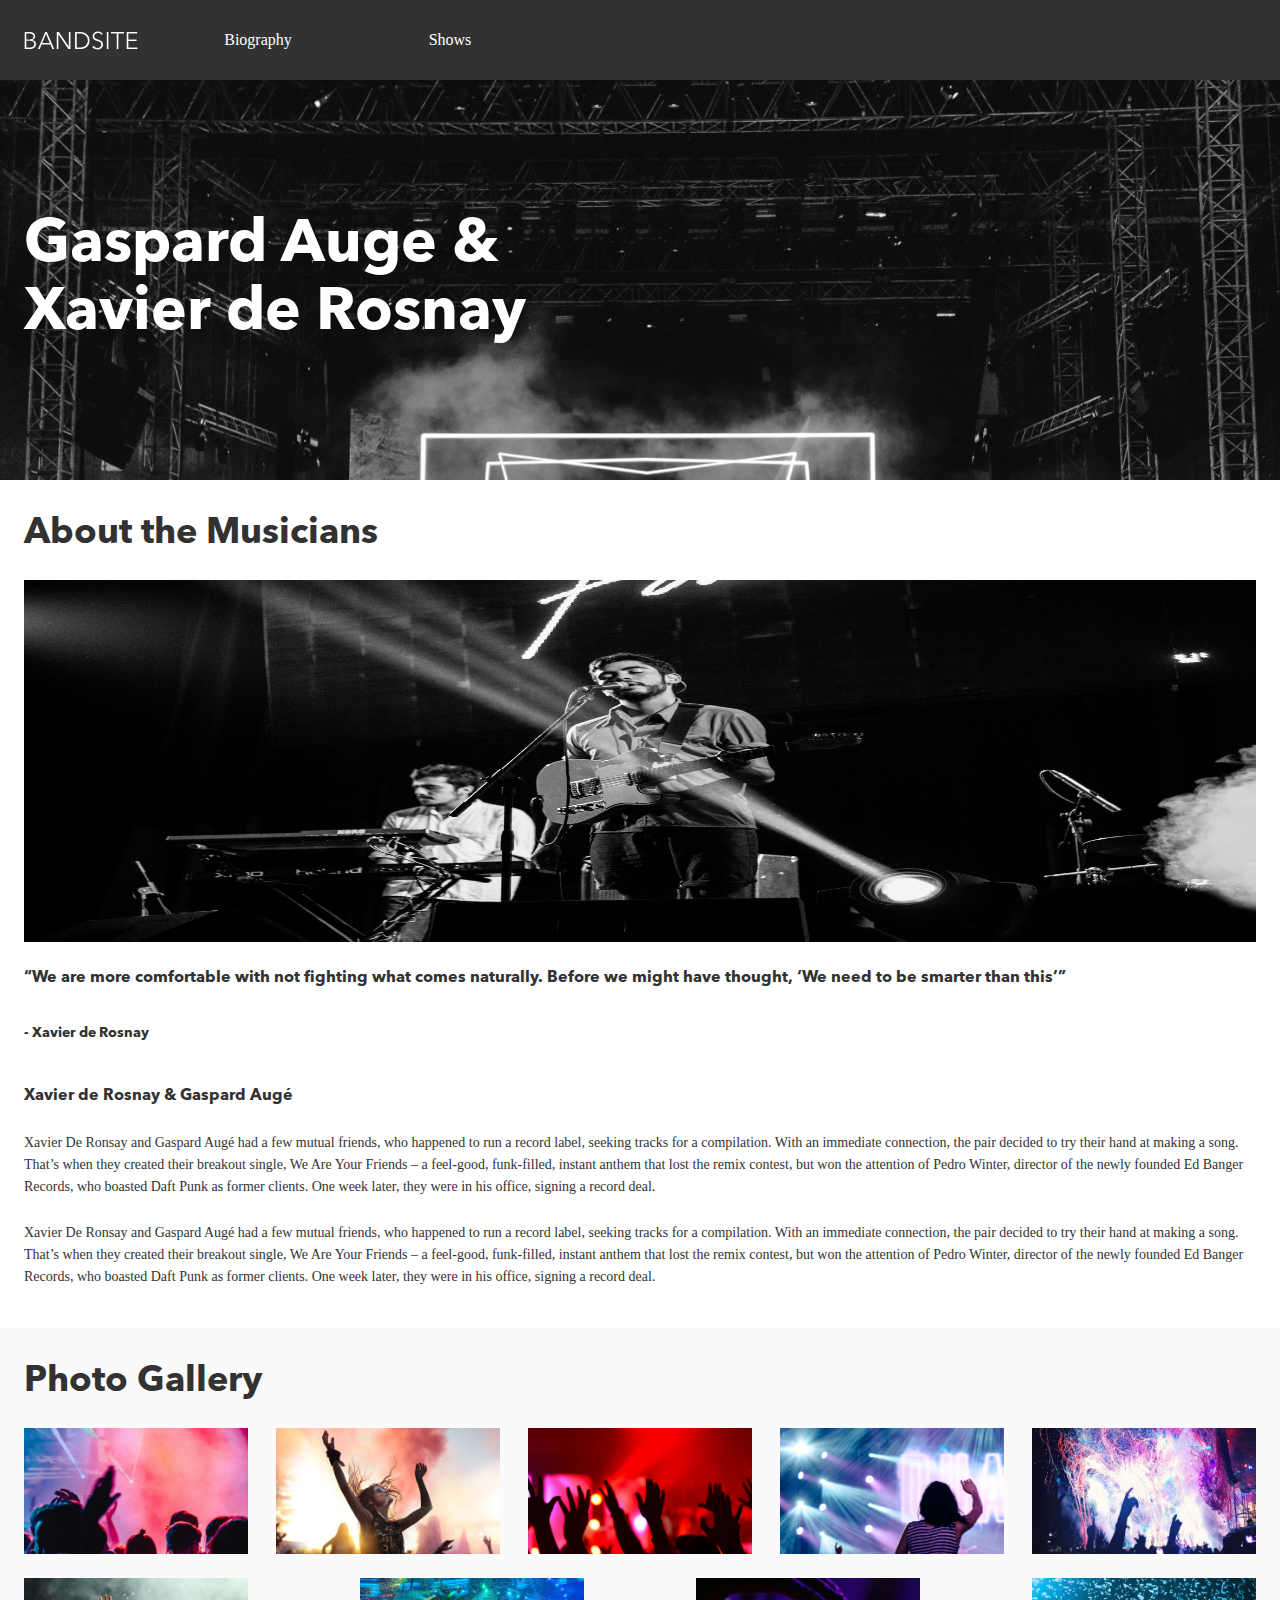
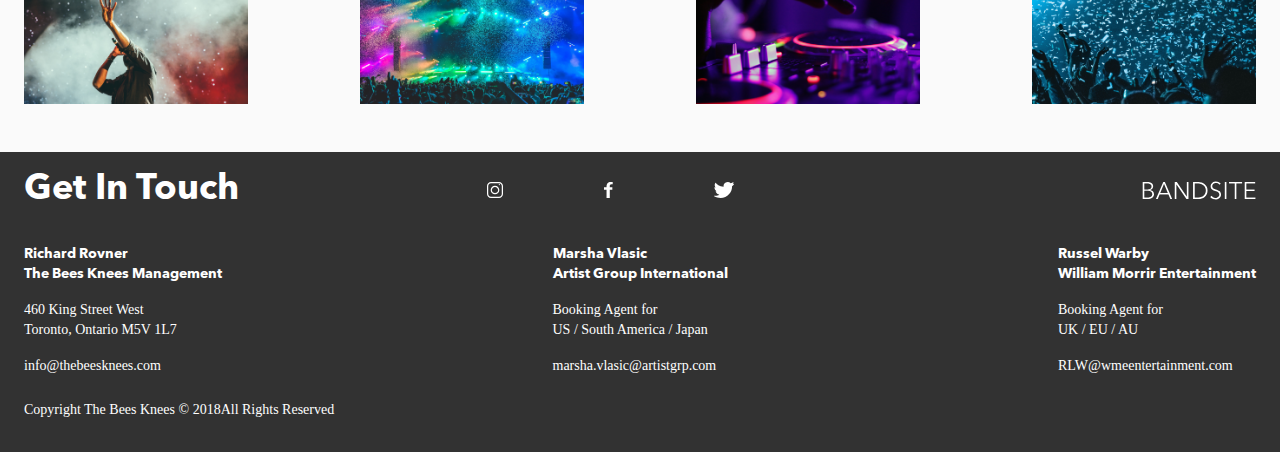
==== sprint2/index.html @ 42f31b8b "added sprint2" ====
<html lang="en">

<head>
  <meta charset="UTF-8" />
  <meta name="viewport" content="width=device-width, initial-scale=1.0" />
  <meta http-equiv="X-UA-Compatible" content="ie=edge" />
  <title>Bandsite</title>
  <link href="./css/styles.css" rel="stylesheet" />
</head>

<body>
  <header class="header">

    <section class="header__name">
      <a href="index.html"><img src="image/logo-bandsite-edit.svg"> </a>
    </section>

    <section class="header__nav">

      <div class="header__nav--link"><a href="#">Biography</a></div>
      <div class="header__nav--link"><a href="#">Shows</a></div>

    </section>
  </header>

  <section class="homepage">
    <div class="homepage__hero">
      <h2>Gaspard Auge &</h2>
      <h2>Xavier de Rosnay</h2>
    </div>

    <div class="homepage__musicians">
      <h1 class="homepage__musicians__header">About the Musicians</h1>
      <img class="homepage__musicians__image" src="image/musicians.jpg" alt="mussicians">
      <div class="homepage__musicians__description">
        <div class="homepage__musicians__description--top">“We are more comfortable with not
          fighting what comes naturally. Before
          we might have thought, ‘We need to
          be smarter than this’”</div>
        <div class="homepage__musicians__description--bottom">- Xavier de Rosnay</div>
      </div>

      <div class="homepage__musicians__text">
        <div class="homepage__musicians__text--title">Xavier de Rosnay & Gaspard Augé</div>
        <div class="text-container">
          <div class="homepage__musicians__text--top">Xavier De Ronsay and Gaspard Augé had a few
            mutual friends, who happened to run a record label,
            seeking tracks for a compilation. With an immediate
            connection, the pair decided to try their hand at
            making a song. That’s when they created their
            breakout single, We Are Your Friends – a feel-good,
            funk-filled, instant anthem that lost the remix
            contest, but won the attention of Pedro Winter,
            director of the newly founded Ed Banger Records,
            who boasted Daft Punk as former clients. One week
            later, they were in his office, signing a record deal.
          </div>
          <div class="homepage__musicians__text--bottom">Xavier De Ronsay and Gaspard Augé had a few
            mutual friends, who happened to run a record label,
            seeking tracks for a compilation. With an immediate
            connection, the pair decided to try their hand at
            making a song. That’s when they created their
            breakout single, We Are Your Friends – a feel-good,
            funk-filled, instant anthem that lost the remix
            contest, but won the attention of Pedro Winter,
            director of the newly founded Ed Banger Records,
            who boasted Daft Punk as former clients. One week
            later, they were in his office, signing a record deal.
          </div>
        </div>
      </div>
    </div>



    <div class="homepage__photo-gallery">
      <h1>Photo Gallery</h1>
      <div class="homepage__photo-gallery--images">
        <div><img src="image/Photo-gallery-1.jpg" alt="photo-gallery"></div>
        <div><img src="image/Photo-gallery-2.jpg" alt="photo-gallery"></div>
        <div><img src="image/Photo-gallery-3.jpg" alt="photo-gallery"></div>
        <div><img src="image/Photo-gallery-4.jpg" alt="photo-gallery"></div>
        <div><img src="image/Photo-gallery-5.jpg" alt="photo-gallery"></div>
        <div><img src="image/Photo-gallery-6.jpg" alt="photo-gallery"></div>
        <div><img src="image/Photo-gallery-7.jpg" alt="photo-gallery"></div>
        <div><img src="image/Photo-gallery-8.jpg" alt="photo-gallery"></div>
        <div><img src="image/Photo-gallery-9.jpg" alt="photo-gallery"></div>
      </div>
    </div>


  </section>

  <footer class="footer">
    <section class="footer__title">
      <h1>Get In Touch</h1>
      <div class="footer__icons">
        <img src="image/Icons/SVG/Icon-instagram.svg" alt="icon">
        <img src="image/Icons/SVG/Icon-facebook.svg" alt="icon">
        <img src="image/Icons/SVG/Icon-twitter.svg" alt="icon">
      </div>

      <div class="footer__title--logo hide">
        <img src="image/logo-bandsite-edit.svg">
      </div>

    </section>

    <section class="footer__contact">
      <div class="footer__contact--one footer__contact--padding">
        <h4>Richard Rovner</h4>
        <h4>The Bees Knees Management</h4>
        <div class="footer__contact--address">
          <div>460 King Street West</div>
          <div>Toronto, Ontario M5V 1L7</div>
        </div>
        <div>info@thebeesknees.com</div>
      </div>

      <div class="footer__contact--two footer__contact--padding">
        <h4>Marsha Vlasic</h4>
        <h4>Artist Group International</h4>
        <div class="footer__contact--address">
          <div>Booking Agent for</div>
          <div>US / South America / Japan</div>
        </div>
        <div>marsha.vlasic@artistgrp.com</div>
      </div>

      <div class="footer__contact--three footer__contact--padding">
        <h4>Russel Warby</h4>
        <h4>William Morrir Entertainment</h4>
        <div class="footer__contact--address">
          <div>Booking Agent for</div>
          <div>UK / EU / AU</div>
        </div>
        <div>RLW@wmeentertainment.com</div>
      </div>

    </section>

    <section class="footer__copyright">
      <div>Copyright The Bees Knees © 2018</div>
      <div>All Rights Reserved</div>
    </section>

  </footer>
</body>
</html>
---- sprint2/css/styles.css ----
@font-face {
  font-family: 'Avenir';
  src: url("../fonts/AvenirNextProLt/Linotype - AvenirNextLTPro-Regular.otf") format("opentype");
}

@font-face {
  font-family: 'Avenir-heavy';
  src: url("../fonts/AvenirNextProLT/Linotype - AvenirNextLTPro-Heavy.otf") format("opentype");
}

@font-face {
  font-family: 'Avenir-bold';
  src: url("../fonts/AvenirNextProLT/Linotype - AvenirNextLTPro-Bold.otf") format("opentype");
}

* {
  font-family: 'Avenir';
}

body {
  margin: 0px;
}

.header {
  background-color: #323232;
  height: 80px;
  -webkit-box-sizing: border-box;
          box-sizing: border-box;
  display: -webkit-box;
  display: -ms-flexbox;
  display: flex;
  -webkit-box-orient: vertical;
  -webkit-box-direction: normal;
      -ms-flex-direction: column;
          flex-direction: column;
  -webkit-box-align: center;
      -ms-flex-align: center;
          align-items: center;
  -webkit-box-pack: justify;
      -ms-flex-pack: justify;
          justify-content: space-between;
}

@media (min-width: 768px) and (max-width: 1439px) {
  .header {
    -webkit-box-orient: horizontal;
    -webkit-box-direction: normal;
        -ms-flex-direction: row;
            flex-direction: row;
    -webkit-box-pack: start;
        -ms-flex-pack: start;
            justify-content: flex-start;
    -webkit-box-align: center;
        -ms-flex-align: center;
            align-items: center;
  }
}

@media (min-width: 1440px) {
  .header {
    -webkit-box-orient: horizontal;
    -webkit-box-direction: normal;
        -ms-flex-direction: row;
            flex-direction: row;
    -webkit-box-pack: start;
        -ms-flex-pack: start;
            justify-content: flex-start;
    -webkit-box-align: center;
        -ms-flex-align: center;
            align-items: center;
  }
}

.header__name {
  margin-top: 1rem;
  margin-bottom: 1rem;
}

@media (min-width: 768px) and (max-width: 1439px) {
  .header__name {
    margin-left: 1.5rem;
    margin-right: 1.5rem;
  }
}

@media (min-width: 1440px) {
  .header__name {
    margin-left: 11.25rem;
  }
}

.header__name a {
  text-decoration: none;
  color: #fff;
  text-transform: uppercase;
}

.header__nav {
  width: 100%;
  display: -webkit-box;
  display: -ms-flexbox;
  display: flex;
}

@media (min-width: 768px) and (max-width: 1439px) {
  .header__nav {
    width: 30%;
  }
}

.header__nav--link {
  width: 50%;
  display: -webkit-box;
  display: -ms-flexbox;
  display: flex;
  -webkit-box-pack: center;
      -ms-flex-pack: center;
          justify-content: center;
}

.header__nav--link:hover {
  border-bottom: 4px solid #fff;
}

@media (min-width: 768px) and (max-width: 1439px) {
  .header__nav--link {
    height: 80px;
    display: -webkit-box;
    display: -ms-flexbox;
    display: flex;
    -webkit-box-orient: vertical;
    -webkit-box-direction: normal;
        -ms-flex-direction: column;
            flex-direction: column;
    -webkit-box-align: center;
        -ms-flex-align: center;
            align-items: center;
  }
}

@media (min-width: 1440px) {
  .header__nav--link {
    width: 5rem;
    height: 80px;
    margin-left: 3.5rem;
    display: -webkit-box;
    display: -ms-flexbox;
    display: flex;
    -webkit-box-orient: vertical;
    -webkit-box-direction: normal;
        -ms-flex-direction: column;
            flex-direction: column;
    -webkit-box-align: center;
        -ms-flex-align: center;
            align-items: center;
  }
}

.header__nav--link a {
  color: #fff;
  text-decoration: none;
}

@media (min-width: 768px) and (max-width: 1439px) {
  .header__nav--link a {
    max-height: 20px;
  }
}

@media (min-width: 1440px) {
  .header__nav--link a {
    max-height: 20px;
  }
}

.homepage {
  color: #323232;
}

.homepage__hero {
  background-image: url(../image/hero.jpg);
  width: 100%;
  height: 183px;
  background-size: cover;
  display: -webkit-box;
  display: -ms-flexbox;
  display: flex;
  -webkit-box-orient: vertical;
  -webkit-box-direction: normal;
      -ms-flex-direction: column;
          flex-direction: column;
  -webkit-box-pack: center;
      -ms-flex-pack: center;
          justify-content: center;
}

@media (min-width: 768px) and (max-width: 1439px) {
  .homepage__hero {
    height: 400px;
  }
}

@media (min-width: 1440px) {
  .homepage__hero {
    height: 670px;
  }
}

.homepage__hero h2 {
  color: #fff;
  font-family: "Avenir-bold";
  margin: 0;
  padding: 0 1rem;
  font-size: 24px;
  font-weight: normal;
  line-height: 32px;
}

@media (min-width: 768px) and (max-width: 1439px) {
  .homepage__hero h2 {
    padding: 0 1.5rem;
    font-size: 60px;
    font-weight: normal;
    line-height: 68px;
  }
}

@media (min-width: 1440px) {
  .homepage__hero h2 {
    padding: 0 11.25rem;
    font-size: 60px;
    font-weight: normal;
    line-height: 68px;
  }
}

.homepage__musicians {
  -webkit-box-sizing: border-box;
          box-sizing: border-box;
  padding: 2rem 1rem 2.5rem 1rem;
}

@media (min-width: 768px) and (max-width: 1439px) {
  .homepage__musicians {
    padding: 2rem 1.5rem 2.5rem 1.5rem;
  }
}

@media (min-width: 1440px) {
  .homepage__musicians {
    padding: 3rem 11.25rem 3rem 11.25rem;
  }
}

.homepage__musicians__header {
  margin: 0;
  font-family: "Avenir-bold";
}

@media (min-width: 768px) and (max-width: 1439px) {
  .homepage__musicians__header {
    font-size: 36px;
    font-weight: normal;
    line-height: 44px;
  }
}

@media (min-width: 1440px) {
  .homepage__musicians__header {
    font-size: 36px;
    font-weight: normal;
    line-height: 44px;
  }
}

.homepage__musicians__image {
  width: 100%;
  margin: 1.5rem 0;
}

@media (min-width: 768px) and (max-width: 1439px) {
  .homepage__musicians__image {
    height: 362px;
  }
}

@media (min-width: 1440px) {
  .homepage__musicians__image {
    height: 450px;
    width: 83%;
    margin: 3rem 5.75rem;
  }
}

.homepage__musicians__description--top {
  font-family: "Avenir-bold";
  color: #323232;
  font-size: 14px;
  font-weight: normal;
  line-height: 22px;
}

@media (min-width: 768px) and (max-width: 1439px) {
  .homepage__musicians__description--top {
    font-size: 16px;
    font-weight: normal;
    line-height: 24px;
    text-align: left;
  }
}

@media (min-width: 1440px) {
  .homepage__musicians__description--top {
    font-size: 16px;
    font-weight: normal;
    line-height: 24px;
    text-align: left;
    width: 83%;
    margin: 0rem 5.75rem;
  }
}

.homepage__musicians__description--bottom {
  font-family: "Avenir-bold";
  color: #323232;
  padding-top: 2rem;
  padding-bottom: 2.5rem;
  font-size: 13px;
  font-weight: normal;
  line-height: 18px;
}

@media (min-width: 768px) and (max-width: 1439px) {
  .homepage__musicians__description--bottom {
    font-size: 14px;
    font-weight: normal;
    line-height: 22px;
    text-align: left;
  }
}

@media (min-width: 1440px) {
  .homepage__musicians__description--bottom {
    font-size: 14px;
    font-weight: normal;
    line-height: 22px;
    width: 83%;
    margin: 0rem 5.75rem;
    padding-top: 2.5rem;
    padding-bottom: 3.5rem;
  }
}

.homepage__musicians__text--title {
  font-family: "Avenir-bold";
}

@media (min-width: 768px) and (max-width: 1439px) {
  .homepage__musicians__text--title {
    font-size: 16px;
    font-weight: normal;
    line-height: 24px;
  }
}

@media (min-width: 1440px) {
  .homepage__musicians__text--title {
    font-size: 16px;
    font-weight: normal;
    line-height: 24px;
  }
}

@media (min-width: 1440px) {
  .homepage__musicians__text {
    width: 83%;
    margin: 0rem 5.75rem;
  }
  .homepage__musicians__text .text-container {
    width: 100%;
    display: -webkit-box;
    display: -ms-flexbox;
    display: flex;
  }
}

.homepage__musicians__text--top {
  padding-top: 1.5rem;
  padding-bottom: 1.5rem;
  font-size: 13px;
  font-weight: normal;
  line-height: 18px;
}

@media (min-width: 768px) and (max-width: 1439px) {
  .homepage__musicians__text--top {
    font-size: 14px;
    font-weight: normal;
    line-height: 22px;
  }
}

@media (min-width: 1440px) {
  .homepage__musicians__text--top {
    font-size: 14px;
    font-weight: normal;
    line-height: 22px;
    padding-top: 2rem;
    padding-bottom: 0;
    margin-right: 2.5rem;
  }
}

.homepage__musicians__text--bottom {
  font-size: 13px;
  font-weight: normal;
  line-height: 18px;
}

@media (min-width: 768px) and (max-width: 1439px) {
  .homepage__musicians__text--bottom {
    font-size: 14px;
    font-weight: normal;
    line-height: 22px;
  }
}

@media (min-width: 1440px) {
  .homepage__musicians__text--bottom {
    font-size: 14px;
    font-weight: normal;
    line-height: 22px;
    padding-top: 2rem;
  }
}

.homepage__photo-gallery {
  -webkit-box-sizing: border-box;
          box-sizing: border-box;
  padding: 2rem 1rem 1.5rem 1rem;
  background-color: #FAFAFA;
}

@media (min-width: 768px) and (max-width: 1439px) {
  .homepage__photo-gallery {
    padding: 2rem 1.5rem 1.5rem 1.5rem;
  }
}

@media (min-width: 1440px) {
  .homepage__photo-gallery {
    padding: 3rem 11.25rem 1rem 11.25rem;
  }
}

.homepage__photo-gallery h1 {
  font-family: "Avenir-bold";
  margin: 0px;
  padding-bottom: 1.5rem;
}

@media (min-width: 768px) and (max-width: 1439px) {
  .homepage__photo-gallery h1 {
    font-size: 36px;
    font-weight: normal;
    line-height: 44px;
  }
}

@media (min-width: 1440px) {
  .homepage__photo-gallery h1 {
    font-size: 36px;
    font-weight: normal;
    line-height: 44px;
    padding-bottom: 4rem;
  }
}

.homepage__photo-gallery img {
  width: 100%;
  padding-bottom: 1rem;
}

@media (min-width: 768px) and (max-width: 1439px) {
  .homepage__photo-gallery img {
    width: 224px;
    height: 126px;
    padding-bottom: 1.5rem;
  }
}

@media (min-width: 1440px) {
  .homepage__photo-gallery img {
    width: 344px;
    height: 193px;
    padding-bottom: 1.5rem;
  }
}

@media (min-width: 768px) and (max-width: 1439px) {
  .homepage__photo-gallery--images {
    display: -webkit-box;
    display: -ms-flexbox;
    display: flex;
    -ms-flex-wrap: wrap;
        flex-wrap: wrap;
    -webkit-box-pack: justify;
        -ms-flex-pack: justify;
            justify-content: space-between;
  }
}

@media (min-width: 1440px) {
  .homepage__photo-gallery--images {
    display: -webkit-box;
    display: -ms-flexbox;
    display: flex;
    -ms-flex-wrap: wrap;
        flex-wrap: wrap;
    -webkit-box-pack: justify;
        -ms-flex-pack: justify;
            justify-content: space-between;
  }
}

.footer {
  -webkit-box-sizing: border-box;
          box-sizing: border-box;
  padding: 1rem 1rem 2rem 1rem;
  background-color: #323232;
  color: #fff;
  display: -webkit-box;
  display: -ms-flexbox;
  display: flex;
  -webkit-box-orient: vertical;
  -webkit-box-direction: normal;
      -ms-flex-direction: column;
          flex-direction: column;
}

@media (min-width: 768px) and (max-width: 1439px) {
  .footer {
    padding: 1rem 1.5rem 2rem 1.5rem;
  }
}

@media (min-width: 1440px) {
  .footer {
    padding: 3rem 11.25rem 3rem 11.25rem;
  }
}

.footer h1 {
  font-family: "Avenir-bold";
  font-size: 24px;
  font-weight: normal;
  line-height: 32px;
}

@media (min-width: 768px) and (max-width: 1439px) {
  .footer h1 {
    font-size: 36px;
    font-weight: normal;
    line-height: 44px;
    margin: 0;
  }
}

@media (min-width: 1440px) {
  .footer h1 {
    font-size: 36px;
    font-weight: normal;
    line-height: 44px;
    margin: 0;
  }
}

.footer__title--logo {
  display: none;
}

@media (min-width: 768px) and (max-width: 1439px) {
  .footer__title {
    display: -webkit-box;
    display: -ms-flexbox;
    display: flex;
    -webkit-box-align: center;
        -ms-flex-align: center;
            align-items: center;
    -webkit-box-pack: justify;
        -ms-flex-pack: justify;
            justify-content: space-between;
  }
  .footer__title--logo {
    display: block;
  }
}

@media (min-width: 1440px) {
  .footer__title {
    display: -webkit-box;
    display: -ms-flexbox;
    display: flex;
    -webkit-box-align: center;
        -ms-flex-align: center;
            align-items: center;
    -webkit-box-pack: justify;
        -ms-flex-pack: justify;
            justify-content: space-between;
  }
  .footer__title--logo {
    display: block;
    width: 120px;
    height: 24px;
  }
}

.footer__icons {
  width: 40%;
  display: -webkit-box;
  display: -ms-flexbox;
  display: flex;
  -webkit-box-pack: justify;
      -ms-flex-pack: justify;
          justify-content: space-between;
  height: 1rem;
}

@media (min-width: 768px) and (max-width: 1439px) {
  .footer__icons {
    width: 20%;
    margin-right: 10rem;
  }
}

@media (min-width: 1440px) {
  .footer__icons {
    width: 11%;
    height: 2rem;
    margin-right: 30rem;
  }
}

.footer__contact {
  font-size: 13px;
  font-weight: normal;
  line-height: 18px;
  margin-top: 2rem;
}

@media (min-width: 768px) and (max-width: 1439px) {
  .footer__contact {
    font-size: 14px;
    font-weight: normal;
    line-height: 20px;
    display: -webkit-box;
    display: -ms-flexbox;
    display: flex;
    -webkit-box-orient: horizontal;
    -webkit-box-direction: normal;
        -ms-flex-direction: row;
            flex-direction: row;
    -webkit-box-pack: justify;
        -ms-flex-pack: justify;
            justify-content: space-between;
  }
}

@media (min-width: 1440px) {
  .footer__contact {
    font-size: 14px;
    font-weight: normal;
    line-height: 20px;
    margin-top: 3.5rem;
    margin-bottom: 1rem;
    display: -webkit-box;
    display: -ms-flexbox;
    display: flex;
    -webkit-box-orient: horizontal;
    -webkit-box-direction: normal;
        -ms-flex-direction: row;
            flex-direction: row;
    width: 70%;
    -webkit-box-pack: justify;
        -ms-flex-pack: justify;
            justify-content: space-between;
  }
}

.footer__contact h4 {
  margin: 0;
  font-family: "Avenir-bold";
}

.footer__contact--address {
  padding: 1rem 0;
}

.footer__contact--padding {
  padding-bottom: 1.5rem;
}

.footer__copyright {
  font-size: 13px;
  font-weight: normal;
  line-height: 18px;
}

@media (min-width: 768px) and (max-width: 1439px) {
  .footer__copyright {
    font-size: 14px;
    font-weight: normal;
    line-height: 20px;
    display: -webkit-box;
    display: -ms-flexbox;
    display: flex;
    -webkit-box-pack: start;
        -ms-flex-pack: start;
            justify-content: flex-start;
  }
}

@media (min-width: 1440px) {
  .footer__copyright {
    font-size: 14px;
    font-weight: normal;
    line-height: 20px;
    display: -webkit-box;
    display: -ms-flexbox;
    display: flex;
    -webkit-box-pack: start;
        -ms-flex-pack: start;
            justify-content: flex-start;
  }
}
/*# sourceMappingURL=styles.css.map */
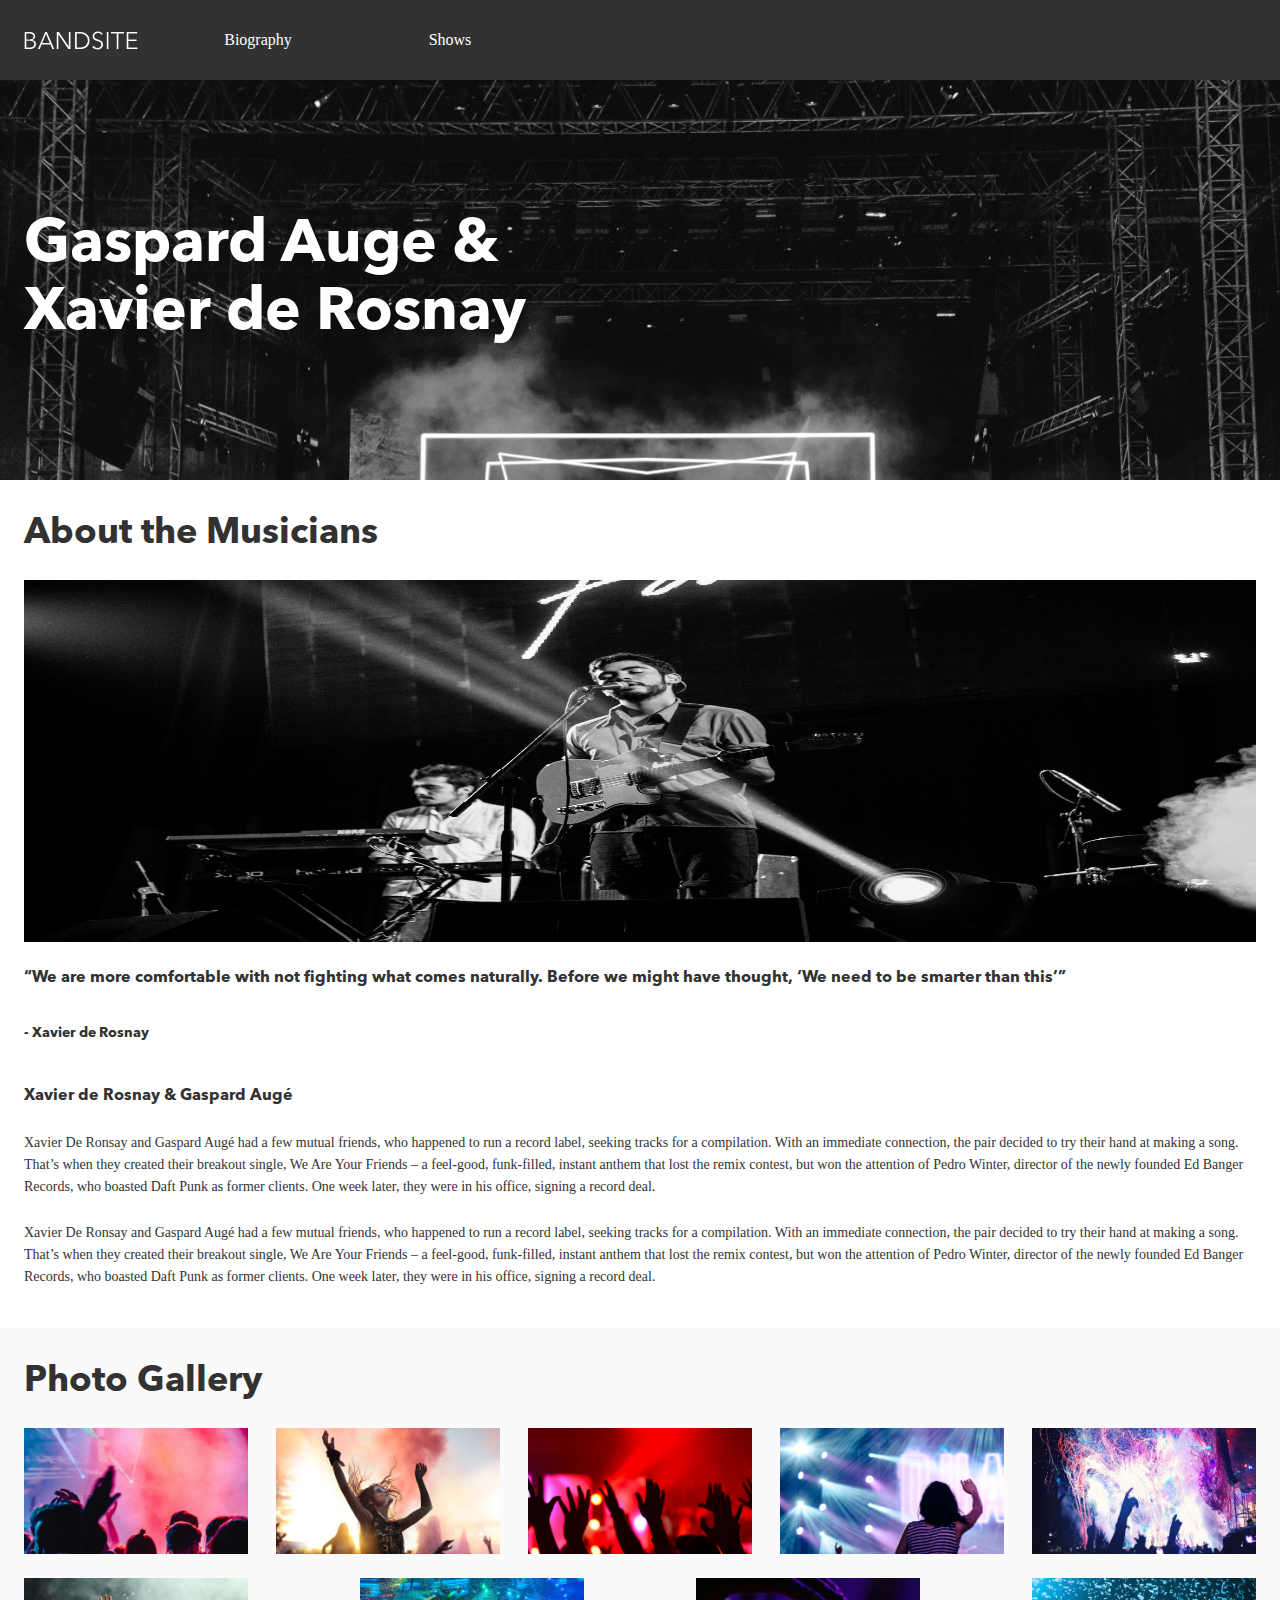
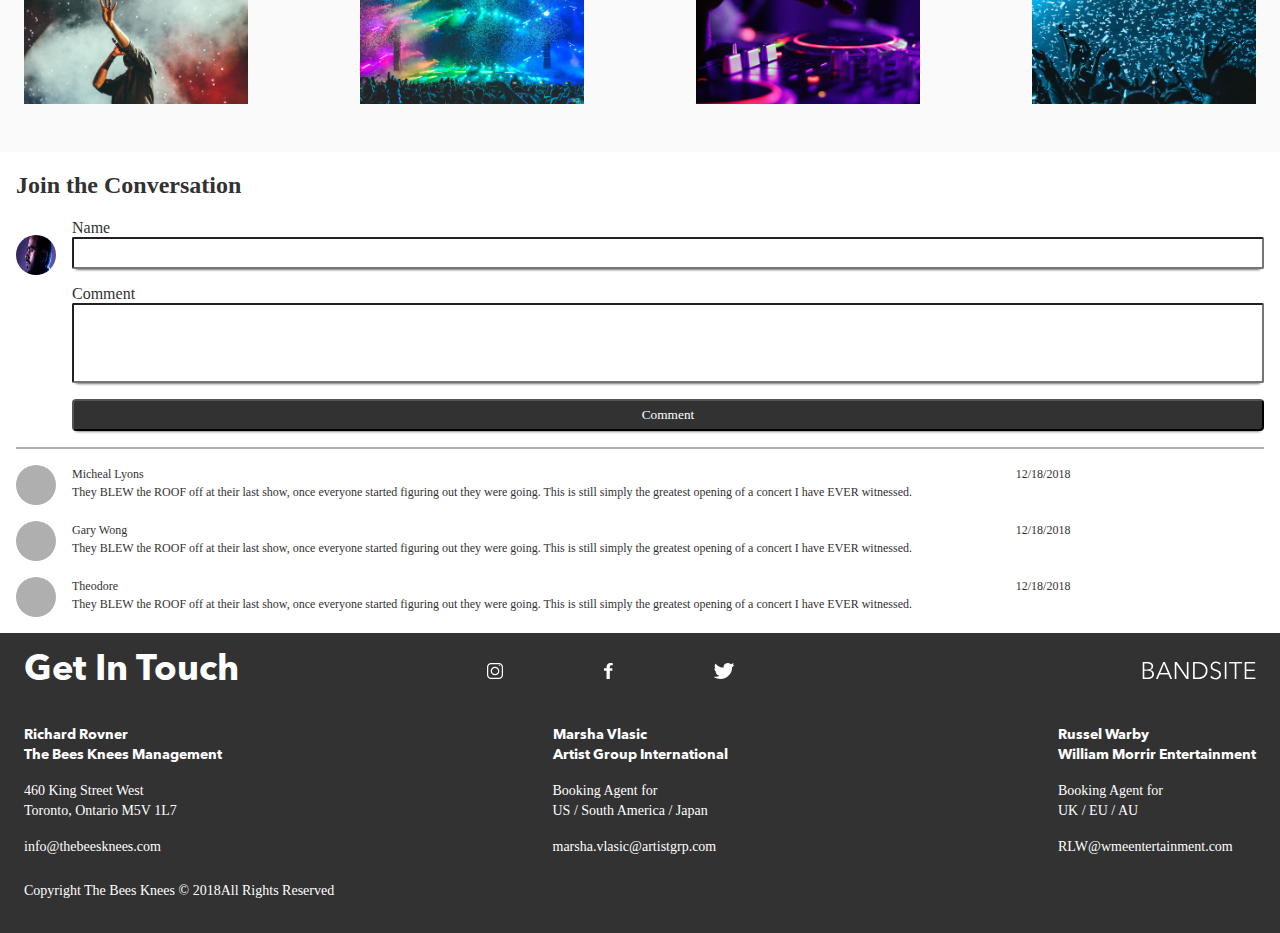
==== commit de071589: "added js to create new comments" ====
--- a/sprint2/index.html
+++ b/sprint2/index.html
@@ -9,6 +9,7 @@
 </head>
 
 <body>
+
   <header class="header">
 
     <section class="header__name">
@@ -18,7 +19,7 @@
     <section class="header__nav">
 
       <div class="header__nav--link"><a href="#">Biography</a></div>
-      <div class="header__nav--link"><a href="#">Shows</a></div>
+      <div class="header__nav--link"><a href="page/shows.html">Shows</a></div>
 
     </section>
   </header>
@@ -88,6 +89,91 @@
       </div>
     </div>
 
+    <div class="homepage__comments">
+
+      <h2>Join the Conversation</h2>
+
+
+      <!-- left user icon + two input areas + comment button -->
+      <div class="homepage__comments--userInput">
+        <div><img class="homepage__comments--img" src="./image/Mohan-muruge.jpg"></div>
+
+        <form class="homepage__comments--input" name="feedback">
+
+          <label for="userName">Name
+            <input class="textArea" type="text" name="userName" id="user-name">
+          </label>
+
+          <label for="userComment">Comment
+            <input class="textArea" type="text" name="userComment" id="user-comment">
+          </label>
+
+          <button class="homepage__comments--button" type="submit">Comment</button>
+
+        </form>
+
+      </div>
+
+
+      <!-- Three default comments -->
+      <div class="homepage__comments--default">
+
+        <div class="default-comment top">
+          <div class="default-comment__img"></div>
+
+          <div class="container">
+
+            <div class="title">
+              <div class="title__name">Micheal Lyons</div>
+              <div class="title__date">12/18/2018</div>
+            </div>
+
+            <div class="title__comment">They BLEW the ROOF off at their last show, once everyone started
+              figuring out they were going. This is still simply the greatest opening of a
+              concert I have EVER witnessed.</div>
+          </div>
+        </div>
+
+        <div class="default-comment middle">
+          <div class="default-comment__img"></div>
+
+          <div class="container">
+            <div class="title">
+              <div>Gary Wong</div>
+              <div>12/18/2018</div>
+            </div>
+            <div>They BLEW the ROOF off at their last show, once everyone started
+              figuring out they were going. This is still simply the greatest opening of a
+              concert I have EVER witnessed.</div>
+          </div>
+        </div>
+
+        <div class="default-comment bottom">
+          <div class="default-comment__img"></div>
+          <div class="container">
+            <div class="title">
+              <div>Theodore</div>
+              <div>12/18/2018</div>
+            </div>
+            <div>They BLEW the ROOF off at their last show, once everyone started
+              figuring out they were going. This is still simply the greatest opening of a
+              concert I have EVER witnessed.</div>
+          </div>
+        </div>
+
+      </div>
+
+
+
+
+
+
+    </div>
+
+
+
+
+
 
   </section>
 
@@ -145,5 +231,8 @@
     </section>
 
   </footer>
+  <script src="./script.js" type="text/javascript"></script>
+
 </body>
+
 </html>--- a/sprint2/css/styles.css
+++ b/sprint2/css/styles.css
@@ -523,6 +523,103 @@
   }
 }
 
+.homepage__Comments {
+  padding: 0rem 1rem 1rem 1rem;
+}
+
+.homepage__Comments--userInput {
+  display: -webkit-box;
+  display: -ms-flexbox;
+  display: flex;
+  border-bottom: #AFAFAF 2px solid;
+}
+
+.homepage__Comments form {
+  width: 100%;
+}
+
+.homepage__Comments--img {
+  width: 2.5rem;
+  height: 2.5rem;
+  margin-top: 1rem;
+  margin-right: 1rem;
+  border-radius: 50%;
+}
+
+.homepage__Comments--input {
+  width: 100%;
+  -webkit-box-shadow: 0 4px 3px -4px;
+          box-shadow: 0 4px 3px -4px;
+  border-radius: 2px;
+}
+
+.homepage__Comments--button {
+  width: 100%;
+  height: 2rem;
+  color: #fff;
+  background-color: #323232;
+  border-radius: 4px;
+}
+
+.homepage__Comments .textArea {
+  width: 100%;
+  height: 2rem;
+  display: block;
+  -webkit-box-shadow: 0 4px 3px -4px;
+          box-shadow: 0 4px 3px -4px;
+  border-radius: 2px;
+}
+
+.homepage__Comments #user-name {
+  margin-bottom: 1rem;
+}
+
+.homepage__Comments #user-comment {
+  margin-bottom: 1rem;
+  height: 5rem;
+}
+
+.homepage__Comments--default {
+  font-size: 12px;
+  font-weight: normal;
+  line-height: 18px;
+}
+
+.homepage__Comments--default .default-comment {
+  display: -webkit-box;
+  display: -ms-flexbox;
+  display: flex;
+  margin-top: 1rem;
+}
+
+.homepage__Comments--default .default-comment__img {
+  width: 2.5rem;
+  height: 2.5rem;
+  background-color: #AFAFAF;
+  border-radius: 50%;
+}
+
+.homepage__Comments--default .default-comment .title {
+  display: -webkit-box;
+  display: -ms-flexbox;
+  display: flex;
+  -webkit-box-pack: justify;
+      -ms-flex-pack: justify;
+          justify-content: space-between;
+}
+
+.homepage__Comments--default .default-comment .container {
+  display: -webkit-box;
+  display: -ms-flexbox;
+  display: flex;
+  -webkit-box-orient: vertical;
+  -webkit-box-direction: normal;
+      -ms-flex-direction: column;
+          flex-direction: column;
+  width: 80%;
+  margin-left: 1rem;
+}
+
 .footer {
   -webkit-box-sizing: border-box;
           box-sizing: border-box;
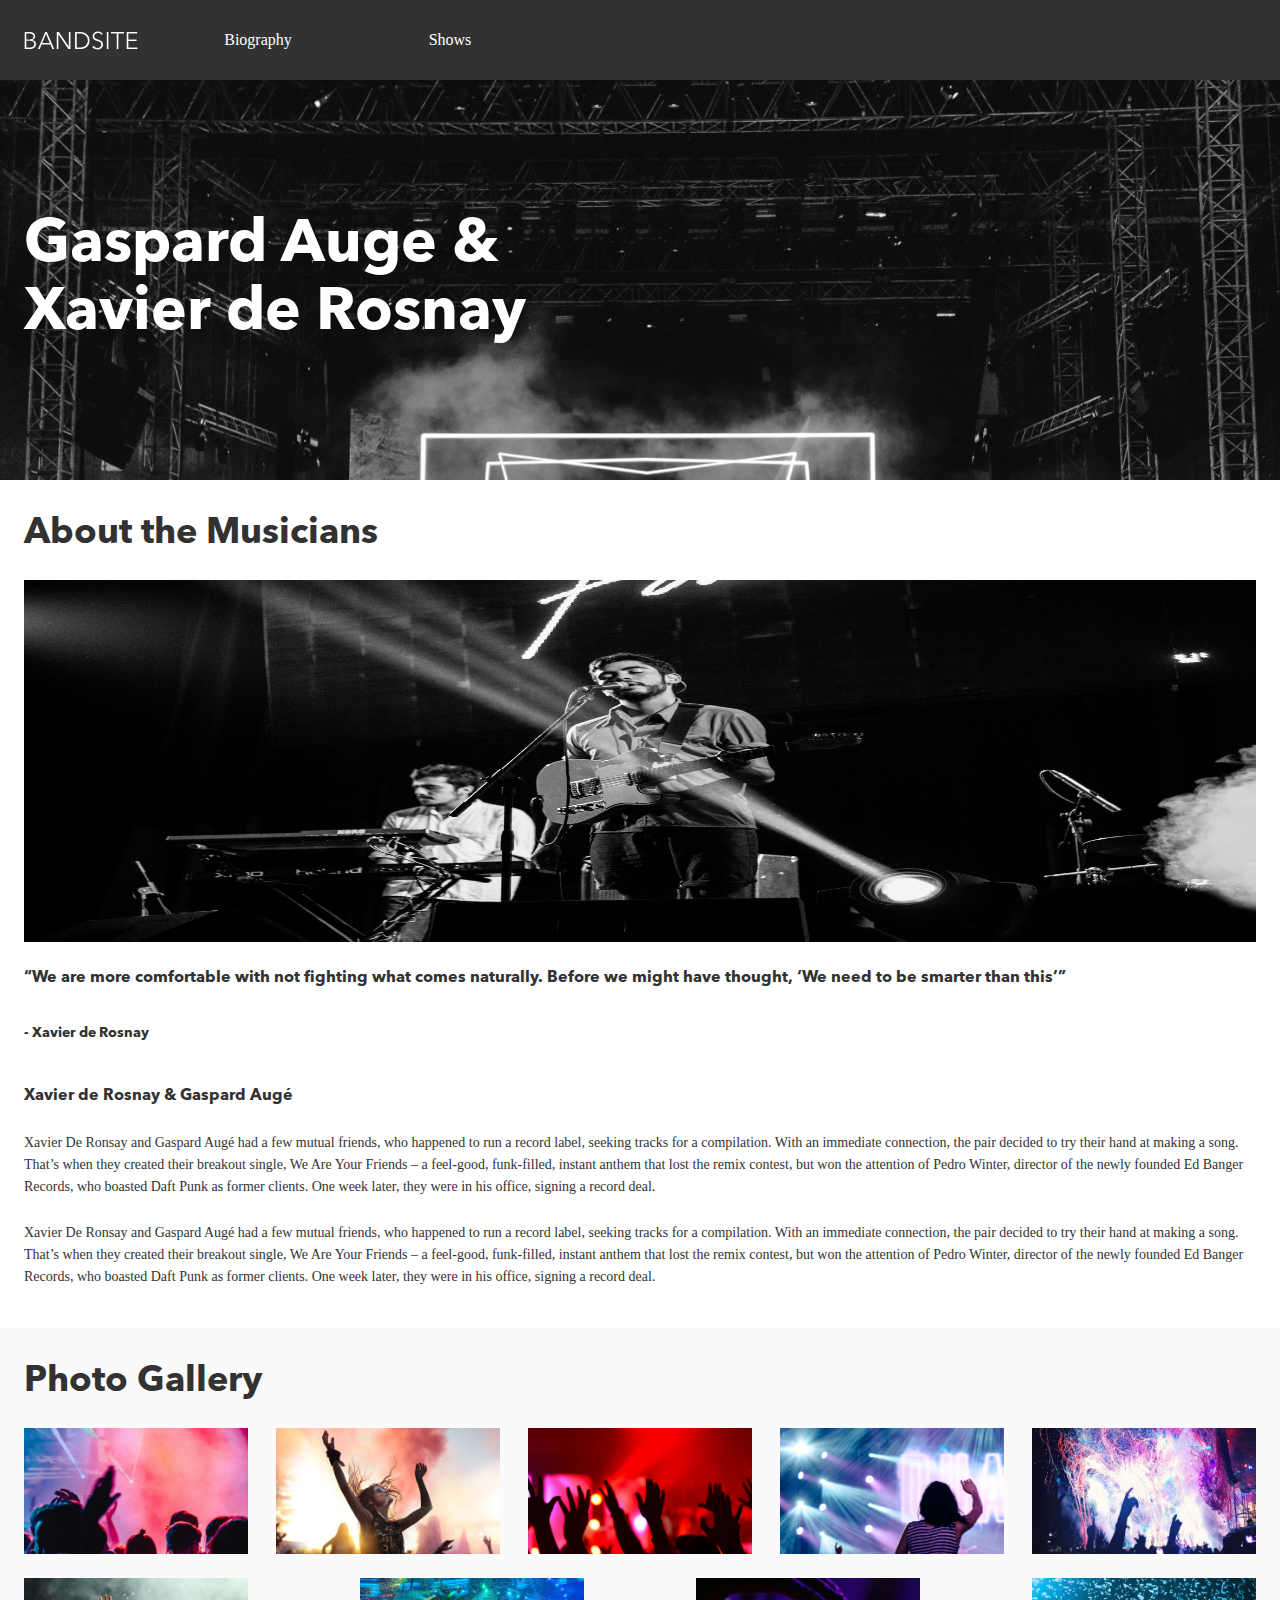
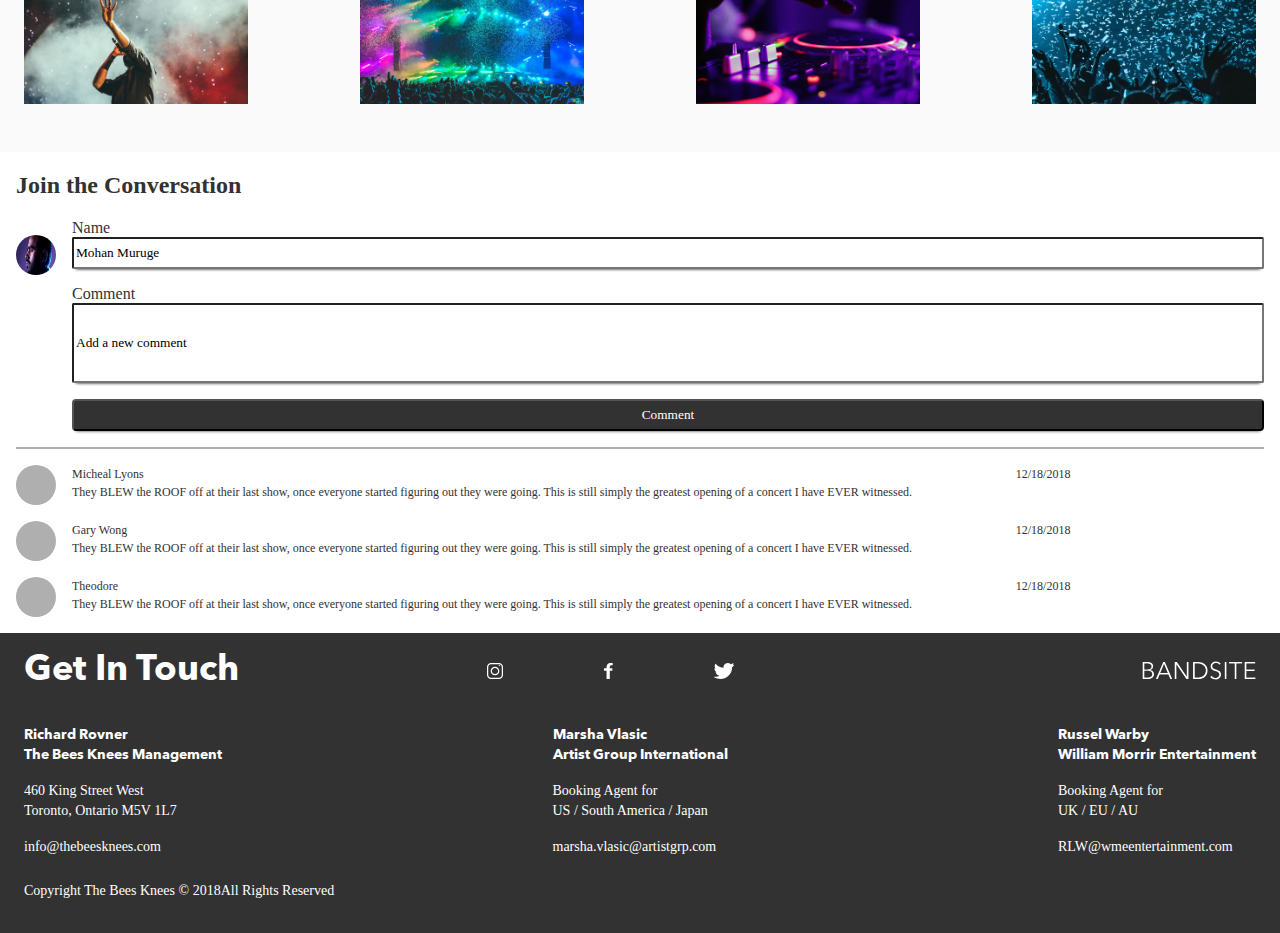
==== commit 54086031: "updated js to display comments at top" ====
--- a/sprint2/index.html
+++ b/sprint2/index.html
@@ -101,11 +101,11 @@
         <form class="homepage__comments--input" name="feedback">
 
           <label for="userName">Name
-            <input class="textArea" type="text" name="userName" id="user-name">
+            <input class="textArea" type="text" name="userName" value="Mohan Muruge" id="user-name">
           </label>
 
           <label for="userComment">Comment
-            <input class="textArea" type="text" name="userComment" id="user-comment">
+            <input class="textArea" type="text" name="userComment" value="Add a new comment" id="user-comment">
           </label>
 
           <button class="homepage__comments--button" type="submit">Comment</button>
@@ -120,9 +120,8 @@
 
         <div class="default-comment top">
           <div class="default-comment__img"></div>
-
+          
           <div class="container">
-
             <div class="title">
               <div class="title__name">Micheal Lyons</div>
               <div class="title__date">12/18/2018</div>
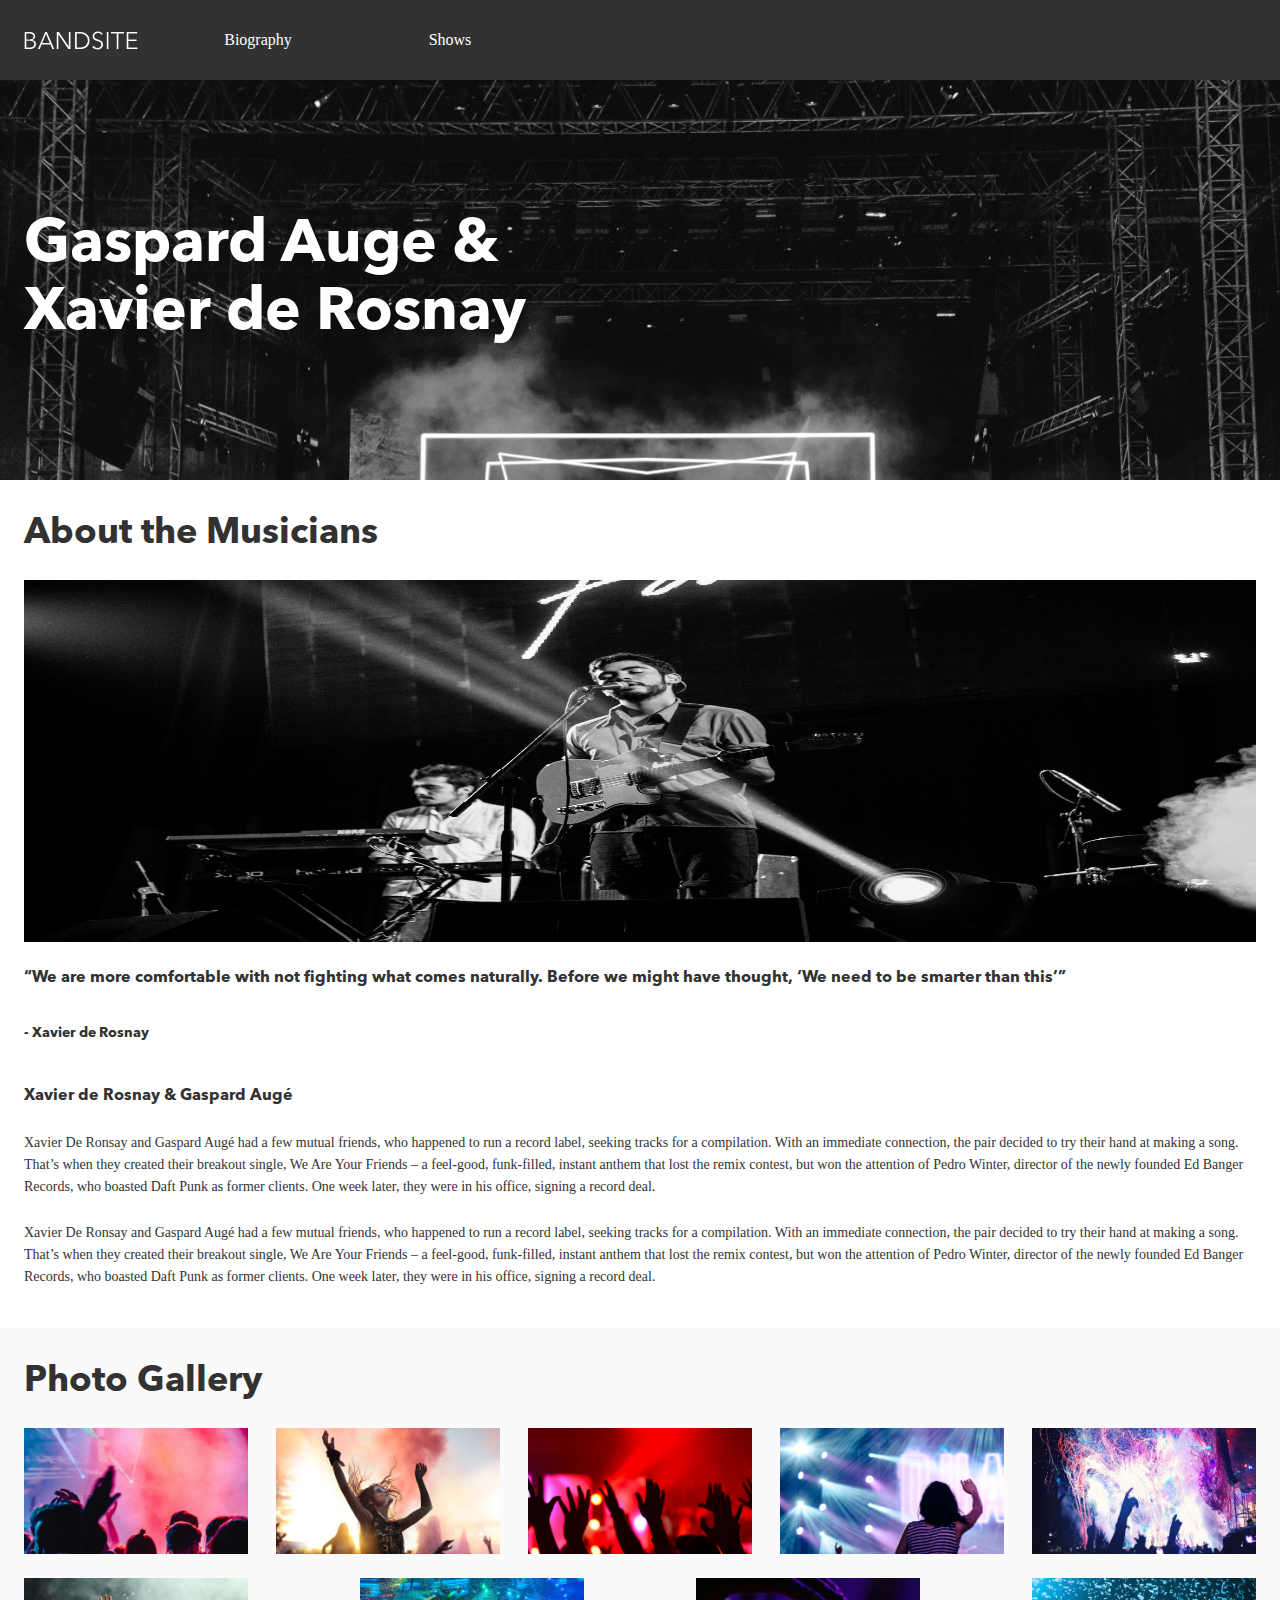
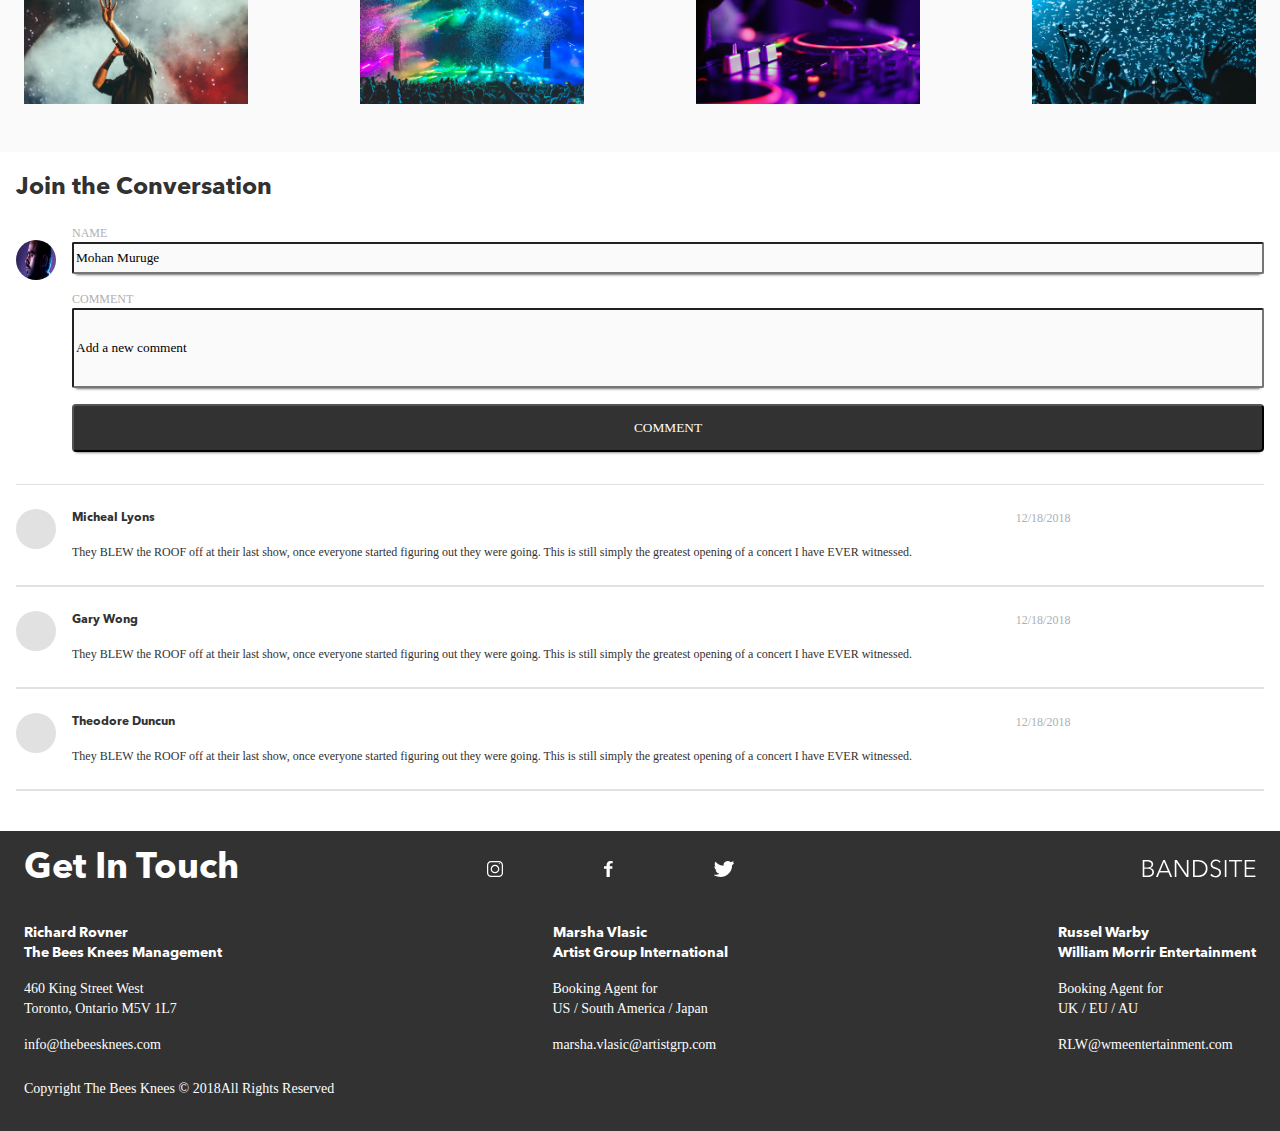
==== commit fb1e2463: "edited comments sections styles" ====
--- a/sprint2/index.html
+++ b/sprint2/index.html
@@ -120,7 +120,7 @@
 
         <div class="default-comment top">
           <div class="default-comment__img"></div>
-          
+
           <div class="container">
             <div class="title">
               <div class="title__name">Micheal Lyons</div>
@@ -138,8 +138,8 @@
 
           <div class="container">
             <div class="title">
-              <div>Gary Wong</div>
-              <div>12/18/2018</div>
+              <div class="title__name">Gary Wong</div>
+              <div class="title__date">12/18/2018</div>
             </div>
             <div>They BLEW the ROOF off at their last show, once everyone started
               figuring out they were going. This is still simply the greatest opening of a
@@ -151,8 +151,8 @@
           <div class="default-comment__img"></div>
           <div class="container">
             <div class="title">
-              <div>Theodore</div>
-              <div>12/18/2018</div>
+              <div class="title__name">Theodore Duncun</div>
+              <div class="title__date">12/18/2018</div>
             </div>
             <div>They BLEW the ROOF off at their last show, once everyone started
               figuring out they were going. This is still simply the greatest opening of a
--- a/sprint2/css/styles.css
+++ b/sprint2/css/styles.css
@@ -524,14 +524,22 @@
 }
 
 .homepage__Comments {
-  padding: 0rem 1rem 1rem 1rem;
+  padding: 0rem 1rem 2.5rem 1rem;
+}
+
+.homepage__Comments h2 {
+  font-size: 24px;
+  font-weight: bold;
+  line-height: 32px;
+  font-family: "Avenir-bold";
 }
 
 .homepage__Comments--userInput {
   display: -webkit-box;
   display: -ms-flexbox;
   display: flex;
-  border-bottom: #AFAFAF 2px solid;
+  border-bottom: #E1E1E1 1px solid;
+  padding-bottom: 1rem;
 }
 
 .homepage__Comments form {
@@ -555,7 +563,8 @@
 
 .homepage__Comments--button {
   width: 100%;
-  height: 2rem;
+  height: 3rem;
+  text-transform: uppercase;
   color: #fff;
   background-color: #323232;
   border-radius: 4px;
@@ -570,13 +579,23 @@
   border-radius: 2px;
 }
 
+.homepage__Comments label {
+  font-size: 12px;
+  font-weight: normal;
+  line-height: 18px;
+  text-transform: uppercase;
+  color: #AFAFAF;
+}
+
 .homepage__Comments #user-name {
   margin-bottom: 1rem;
+  background-color: #FAFAFA;
 }
 
 .homepage__Comments #user-comment {
   margin-bottom: 1rem;
   height: 5rem;
+  background-color: #FAFAFA;
 }
 
 .homepage__Comments--default {
@@ -589,13 +608,14 @@
   display: -webkit-box;
   display: -ms-flexbox;
   display: flex;
-  margin-top: 1rem;
+  margin-top: 1.5rem;
+  border-bottom: 2px solid #E1E1E1;
 }
 
 .homepage__Comments--default .default-comment__img {
   width: 2.5rem;
   height: 2.5rem;
-  background-color: #AFAFAF;
+  background-color: #E1E1E1;
   border-radius: 50%;
 }
 
@@ -606,6 +626,15 @@
   -webkit-box-pack: justify;
       -ms-flex-pack: justify;
           justify-content: space-between;
+  margin-bottom: 1rem;
+}
+
+.homepage__Comments--default .default-comment .title__name {
+  font-family: 'Avenir-bold';
+}
+
+.homepage__Comments--default .default-comment .title__date {
+  color: #AFAFAF;
 }
 
 .homepage__Comments--default .default-comment .container {
@@ -618,6 +647,7 @@
           flex-direction: column;
   width: 80%;
   margin-left: 1rem;
+  padding-bottom: 1.5rem;
 }
 
 .footer {
